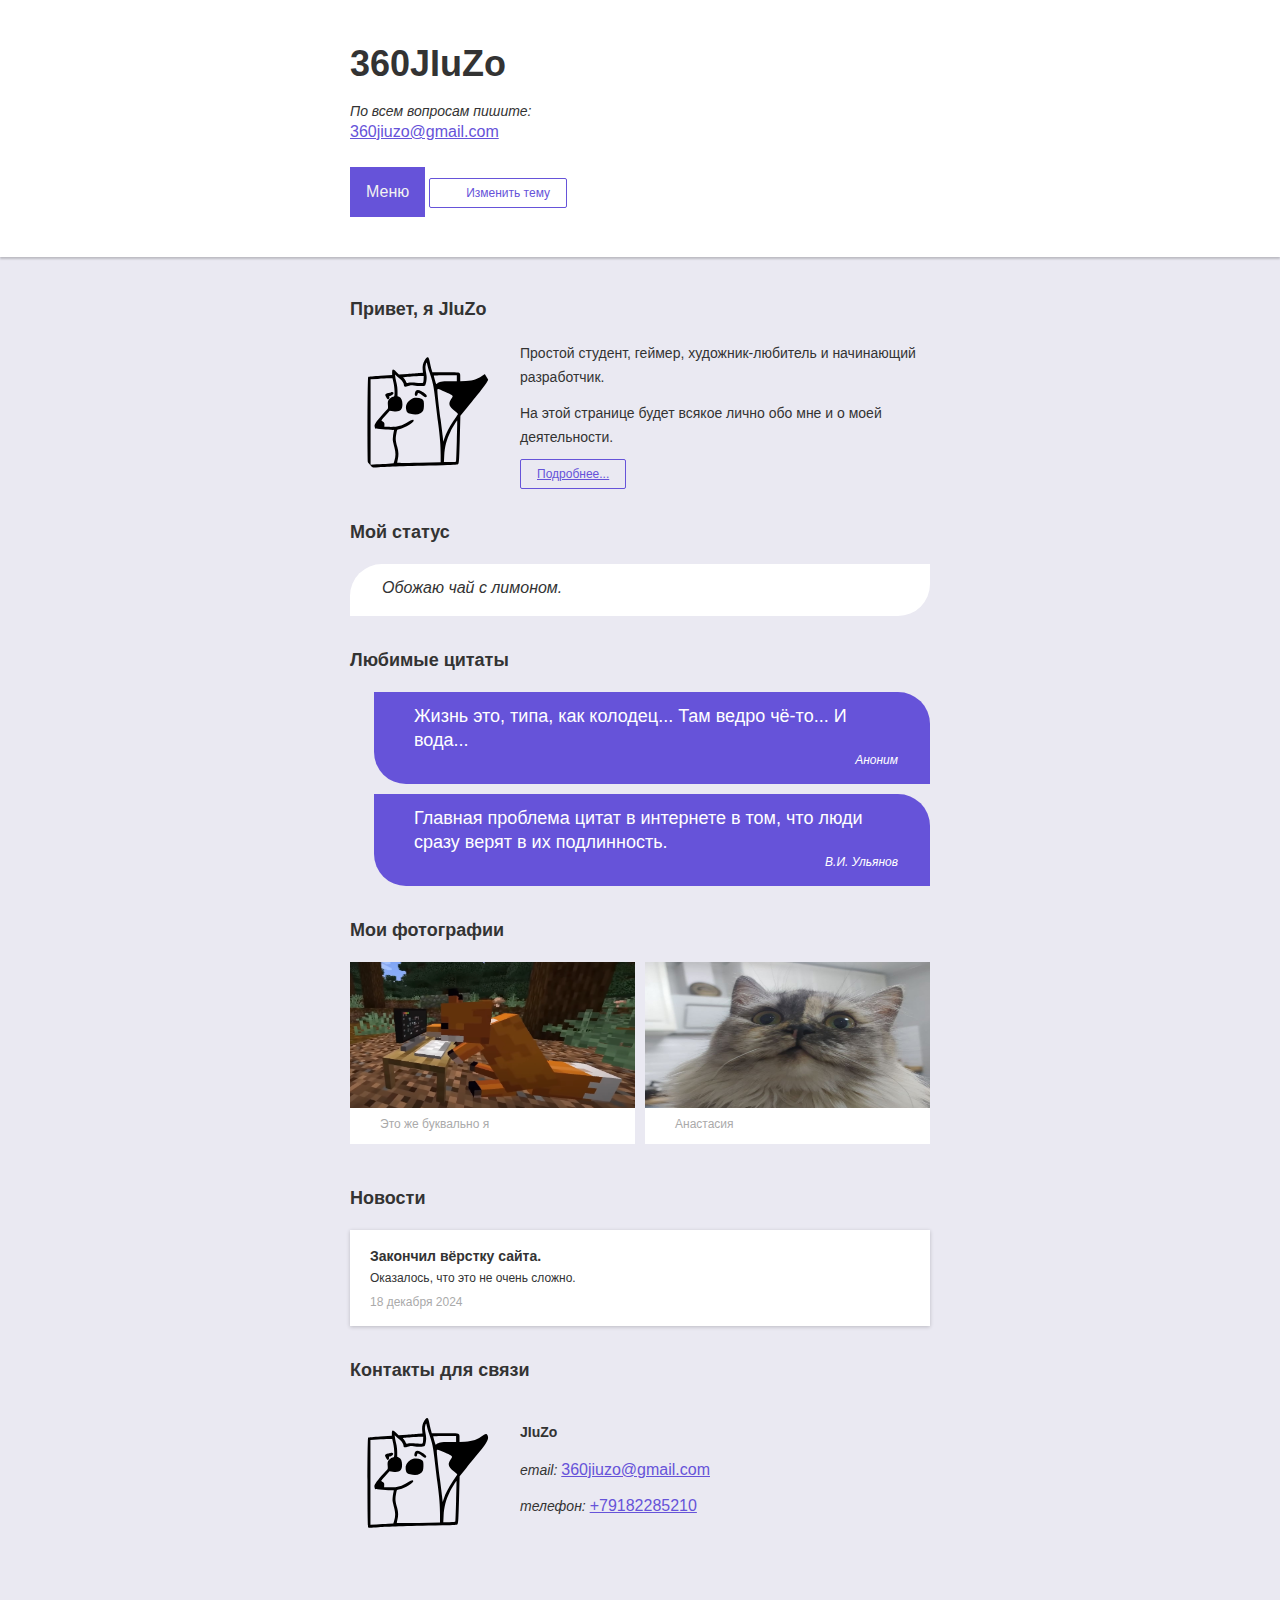
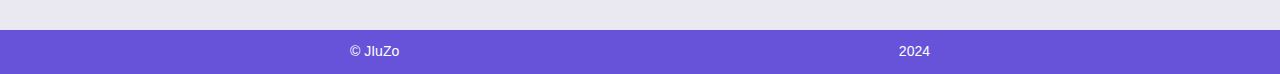
==== index.html @ 56fc17fd "Site" ====
<!DOCTYPE html>
<!-- saved from url=(0022)http://localhost:8000/ -->
<html lang="ru"><head><meta http-equiv="Content-Type" content="text/html; charset=UTF-8"></head><body class="page"><div class="btn-up btn-up_hide"></div>

  
  <meta name="viewport" content="width=device-width, initial-scale=1.0">
  <link rel="stylesheet" href="./index_files/style.css">
  <link rel="shortcut icon" href="http://localhost:8000/img/360logo.svg">
  <title>360JIuZo – JIuZo </title>


  <header class="page-header">
    <div class="container">
      <h1 class="page-title">360JIuZo</h1>
      <p><i>По всем вопросам пишите:</i><br><a href="mailto:360jiuzo@gmail.com">360jiuzo@gmail.com</a></p>
      <div class="dropdown">
        <button onclick="myFunction()" class="dropbtn">Меню</button>
        <div id="myDropdown" class="dropdown-content">
          <nav class="menu">
            <ul>
               <li><a href="http://localhost:8000/about">Обо мне</a></li>
              <li><a href="http://localhost:8000/photos">Фото</a></li>
              <li><a href="http://localhost:8000/news">Новости</a></li>
              <li><a href="http://localhost:8000/contacts">Контакты</a></li>
              <li><a href="http://localhost:8000/pages/more.php">Подробнее</a></li>
            <ul>
          </ul></ul></nav>
        </div>
      </div>
      <button class="theme-button" type="button">Изменить тему</button>
    </div>
  </header>
  <main>
<section class="about container" id="about">
  <h2 class="section-title">Привет, я JIuZo</h2>
  <img class="about-image" src="./index_files/logo_black.svg" width="147" height="147" alt="JIuZo">
  <div class="about-content">
    <p>Простой студент, геймер, художник-любитель и начинающий разработчик.</p>
    <p>На этой странице будет всякое лично обо мне и о моей деятельности.</p>
    <a href="http://localhost:8000/pages/more.php" class="more-button" type="button">Подробнее...</a>
  </div>
</section>
<section class="status container">
  <h2 class="section-title">Мой статус</h2>
  <p>Обожаю чай с лимоном.</p>
</section>
<section class="quotes container">
  <h2 class="section-title">Любимые цитаты</h2>
  <blockquote>
    <p>Жизнь это, типа, как колодец... Там ведро чё-то... И вода...</p>
    <cite>Аноним</cite>
  </blockquote>
  <blockquote>
    <p>Главная проблема цитат в интернете в том, что люди сразу верят в их подлинность.</p>
    <cite>В.И. Ульянов</cite>
  </blockquote>
</section>
<section class="photos container" id="photos">
  <h2 class="section-title">Мои фотографии</h2>
  <figure>
    <img src="./index_files/foxcode.png" width="285" height="146" alt="Лисичка">
    <figcaption>Это же буквально я</figcaption>
  </figure>
  <figure>
    <img src="./index_files/cat.jpg" width="285" height="146" alt="Кошка">
    <figcaption>Анастасия</figcaption>
  </figure>
</section>
<section class="news container" id="news">
  <h2 class="section-title">Новости</h2>
  <article class="card">
    <div class="card-content">
      <h3>Закончил вёрстку сайта.</h3>
      <p>Оказалось, что это не очень сложно.</p>
      <time datetime="18-12-2024">18 декабря 2024</time>
    </div>
  </article>
</section>
<section class="contacts container" id="contacts">
  <h2 class="section-title">Контакты для связи</h2>
    <img src="./index_files/logo_black.svg" width="146" height="146" alt="JIuZo">
    <div class="contacts-content">
      <p class="contacts-name">JIuZo</p>
      <p><i>email:</i> <a href="mailto:360jiuzo@gmail.com">360jiuzo@gmail.com</a></p>
      <p><i>телефон:</i> <a href="tel:+79182285210">+79182285210</a></p>
    </div>
</section>
</main>
  <footer class="page-footer">
    <div class="container">
      <p>© JIuZo</p>
      <p>2024</p>
    </div>
  </footer>
  <script src="./index_files/script.js.Без названия"></script>


</body></html>
---- index_files/style.css ----
* {
  box-sizing: border-box;
}

html {

  scroll-behavior: smooth;

}

.btn-up {
  position: fixed;
  background-color: #6653d9; 
  right: 20px; 
  bottom: 20px; 
  border-top-left-radius: 8px; 
  cursor: pointer; 
  display: flex;
  align-items: center;
  justify-content: center;
  transition: opacity 0.3s ease-in-out;
  width: 60px;
  height: 50px;
  opacity: 1;
}

.btn-up::before {
  content: "";
  width: 40px;
  height: 40px;
  background: transparent no-repeat center center;
  background-size: 100% 100%;
  background-image: url("img/up-arrow.svg");
}

.btn-up_hide {
  display: none;
}

.btn-up_hiding {
  opacity: 0;
}

@media (hover: hover) and (pointer: fine) {
  .btn-up:hover {
    background-color: #ffffff;
  }
}

.container {
  width: 580px;
  margin: 0 auto;
}

.page {
  display: flex;
  flex-direction: column;
  min-width: 640px;
  min-height: 100vh;
  margin: 0;
  font-family: "Verdana", "Tahoma", sans-serif;
  font-size: 14px;
  line-height: 18px;
  color: #333333;
  background-color: #eae9f2;
}

.section-title {
  width: 100%;
  margin: 0;
  margin-bottom: 20px;
  padding: 0;
  font-weight: bold;
  font-size: 18px;
  line-height: 24px;
}

a {
  color: #6653d9;
}

a:focus {
  outline-color: #b6aaff;
}

.page-header {
  margin-bottom: 40px;
  background-color: #ffffff;
  box-shadow: 0 2px 2px rgba(0, 0, 0, 0.2);
}

.page-header .container {
  padding-top: 40px;
  padding-bottom: 40px;
  background-repeat: no-repeat;
  background-position: bottom right;
  background-size: 290px 212px;
}

.page-header a {
  font-size: 16px;
  line-height: 24px;
}

.page-title {
  margin: 0;
  margin-bottom: 4px;
  padding: 0;
  font-weight: bold;
  font-size: 36px;
  line-height: 48px;
}

.theme-button {
  position: relative;
  margin-top: 20px;
  padding-top: 7px;
  padding-right: 16px;
  padding-bottom: 7px;
  padding-left: 36px;
  font-size: 12px;
  border-radius: 2px;
  background-color: transparent;
  cursor: pointer;
  color: #6653d9;
  border: 1px solid #6653d9;
}

.theme-button::before {
  position: absolute;
  content: "";
  width: 15px;
  height: 15px;
  top: 7px;
  left: 12px;
  background-image: url("img/moon-normal.svg");
}

.theme-button:active {
  opacity: 0.8;
}

.theme-button:focus,
.theme-button:hover {
  color: #ffffff;
  background-color: #6653d9;
}
.theme-button:focus {
  outline-color: #b6aaff;
}

.theme-button:focus::before,
.theme-button:hover::before {
  background-image: url("img/moon-hover.svg");
}

.page-header--mini .container {
  display: flex;
  justify-content: space-between;
  align-items: center;
  padding: 6px 0;
  background-image: none;
}

.page-header--mini .page-title {
  margin-bottom: 0;
  font-size: 14px;
  line-height: 20px;
  letter-spacing: -0.02em;
}

.page-header--mini .page-title::before {
  content: "";
  display: inline-block;
  width: 22px;
  height: 22px;
  margin-right: 6px;
  vertical-align: bottom;
  background-image: url("img/logo_black.svg");
  background-repeat: no-repeat;
}

.page-header--mini .theme-button {
  margin-top: 0;
}

.about {
 display: flex;
 flex-wrap: wrap;
 justify-content: space-between;
 margin-bottom: 32px;
}

.about-image {
  width: 147px;
  height: 147px;
  border-radius: 50%;
}

.about-content {
  width: 410px;
  line-height: 24px;
}

.about-content p {
  margin: 0;
  margin-bottom: 12px;
  padding: 0;
}

.more-button {
  position: relative;
  margin-top: 20px;
  padding-top: 7px;
  padding-right: 16px;
  padding-bottom: 7px;
  padding-left: 16px;
  font-size: 12px;
  border-radius: 2px;
  background-color: transparent;
  cursor: pointer;
  color: #6653d9;
  border: 1px solid #6653d9;
}

.more-button::before {
  position: absolute;
  content: "";
  width: 15px;
  height: 15px;
  top: 7px;
  left: 12px;
}

.more-button:active {
  opacity: 0.8;
}

.more-button:focus,
.more-button:hover {
  color: #ffffff;
  background-color: #6653d9;
}
.more-button:focus {
  outline-color: #b6aaff;
}

.status {
  margin-bottom: 32px;
}

.status p {
  margin: 0;
  padding-top: 12px;
  padding-right: 32px;
  padding-bottom: 16px;
  padding-left: 32px;
  border-radius: 32px 0;
  font-size: 16px;
  line-height: 24px;
  font-style: italic;
  background-color: #ffffff;
}

.photos {
  display: flex;
  flex-direction: row;
  flex-wrap: wrap;
  justify-content: space-between;
  align-items: stretch;
  margin-bottom: 32px;
}

.photos figure {
  width: 285px;
  margin: 0;
  margin-bottom: 10px;
  padding: 0;
  display: flex;
  flex-direction: column;
  justify-content: center;
  background-color: #ffffff;
}

.photos img {
  max-width: 100%;
}

.photos figcaption {
  margin-top: 8px;
  margin-right: 30px;
  margin-bottom: 12px;
  margin-left: 30px;
  padding: 0;
  font-size: 12px;
  line-height: 16px;
  color: #aaaaaa;
}

.news {
  margin-bottom: 32px;
  font-size: 12px;
  line-height: 16px;
}

.card {
  display: flex;
  margin-bottom: 10px;
  padding: 16px 20px;
  background-color: #ffffff;
  box-shadow: 0 1px 4px rgba(0, 0, 0, 0.2);
}

.card h3 {
  margin: 0;
  margin-bottom: 4px;
  padding: 0;
  font-weight: bold;
  font-size: 14px;
  line-height: 20px;
}

.card img {
  width: 56px;
  height: 56px;
  margin-right: 20px;
}

.card p {
  margin: 0;
  margin-bottom: 8px;
  padding: 0;
}

.news time {
  color: #aaaaaa;
}

.quotes {
  margin-bottom: 32px;
}

.quotes blockquote {
  position: relative;
  margin: 0;
  margin-left: 24px;
  margin-bottom: 10px;
  padding-top: 12px;
  padding-right: 32px;
  padding-bottom: 16px;
  padding-left: 40px;
  border-radius: 0 32px;
  font-size: 18px;
  line-height: 24px;
  color: #ffffff;
  background-color: #6653d9;
}

.quotes blockquote::before {
  content: "";
  position: absolute;
  top: 0;
  left: -24px;
  display: block;
  width: 48px;
  height: 48px;
  background-image: url("img/quote.svg");
  background-repeat: no-repeat;
}

.quotes p {
  margin: 0;
  padding: 0;
}

.quotes cite {
  display: block;
  font-style: italic;
  font-size: 12px;
  line-height: 16px;
  text-align: right;
}

.contacts {
  margin-bottom: 82px;
  display: flex;
  flex-wrap: wrap;
}

.contacts img {
  width: 146px;
  height: 146px;
  margin-right: 24px;
}

.contacts p {
  margin: 0;
  margin-bottom: 12px;
  padding: 0;
  line-height: 24px;
}

p.contacts-name {
  margin-top: 20px;
  margin-bottom: 16px;
  font-weight: bold;
  line-height: 20px;
}

.contacts a {
  font-size: 16px;
  line-height: 24px;
}

.page-footer {
  color: #ffffff;
  background-color: #6653d9;
}

.page-footer .container {
  display: flex;
  align-items: center;
  justify-content: space-between;
  padding-top: 12px;
  padding-bottom: 14px;
}

.page-footer p {
  margin: 0;
  padding: 0;
}

.page-footer--logo .container::before {
  content: "";
  display: block;
  width: 22px;
  height: 22px;
  background-image: url("img/logo_black.svg");
  background-repeat: no-repeat;
}

/* Тёмная тема */
.dark-theme {
  color: #f2f2f2;
  background-color: #5a4077;
}

.dark-theme .page-header {
  background-color: #3f3c53;
  box-shadow: 0 2px 2px rgba(0, 0, 0, 0.6);
}

.dark-theme a {
  color: #9484f2;
}

.dark-theme .theme-button {
  color: #9484f2;
  border: 1px solid #9484f2;
}

.dark-theme .theme-button::before {
  background-image: url("img/sun-normal.svg");
}

.dark-theme .theme-button:focus,
.dark-theme .theme-button:hover {
  color: #17161a;
  background-color: #9484f2;
}

.dark-theme .theme-button {
  color: #9484f2;
  border: 1px solid #9484f2;
}

.dark-theme .theme-button:focus,
.dark-theme .theme-button:hover {
  color: #17161a;
  background-color: #9484f2;
}

.dark-theme .theme-button:focus::before,
.dark-theme .theme-button:hover::before {
  background-image: url("img/sun-hover.svg");
}

.dark-theme .status p,
.dark-theme .photos figure {
  background-color: #2a2930;
}

.dark-theme .news time,
.dark-theme .photos figcaption{
  color: #888888;
}

.dark-theme .card {
  background-color: #2a2930;
  box-shadow: 0 1px 4px rgba(0, 0, 0, 0.6);
}

.dark-theme .quotes blockquote {
  color: #17161a;
  background-color: #9484f2;
}

.dark-theme .quotes blockquote::before {
  background-image: url("img/quote-dark.svg");
}

.dark-theme .page-footer {
  background-color: #3f3c53;
  color: #f2f2f2;
}

.dark-theme .btn-up {
  background-color: #ffffff;
}

.dark-theme .btn-up:hover {
    background-color: #6653d9;
}

.dark-theme .more-button {
  color: #9484f2;
  border: 1px solid #9484f2;
}

.dark-theme .more-button:focus,
.dark-theme .more-button:hover {
  color: #17161a;
  background-color: #9484f2;
}

.dark-theme .more-button {
  color: #9484f2;
  border: 1px solid #9484f2;
}

.dark-theme .more-button:focus,
.dark-theme .more-button:hover {
  color: #17161a;
  background-color: #9484f2;
}

.dropbtn {
  background-color: #6653d9;
  color: #f2f2f2;
  padding: 16px;
  font-size: 16px;
  border: none;
  cursor: pointer;
}

.dropbtn:hover, .dropbtn:focus {
  background-color: #f2f2f2;
  color: black;
}

.dropdown {
  position: relative;
  display: inline-block;
}

.dropdown-content {
  display: none;
  position: absolute;
  background-color: #f1f1f1;
  min-width: 160px;
  box-shadow: 0px 8px 16px 0px rgba(0,0,0,0.2);
  z-index: 1;
}

.dropdown-content a {
  color: black;
  padding: 12px 16px;
  text-decoration: none;
  display: block;
}

.dropdown-content a:hover {background-color: #ddd}

.show {display:block;}

.dark-theme .dropbtn {
  background-color: #f2f2f2;
  color: #17161a;
  padding: 16px;
  font-size: 16px;
  border: none;
  cursor: pointer;
}


.dark-theme .dropbtn:hover, .dropbtn:focus {
  background-color: #6653d9;
  color: #f2f2f2;
}

table{
  margin:auto;
  text-align: center;
}
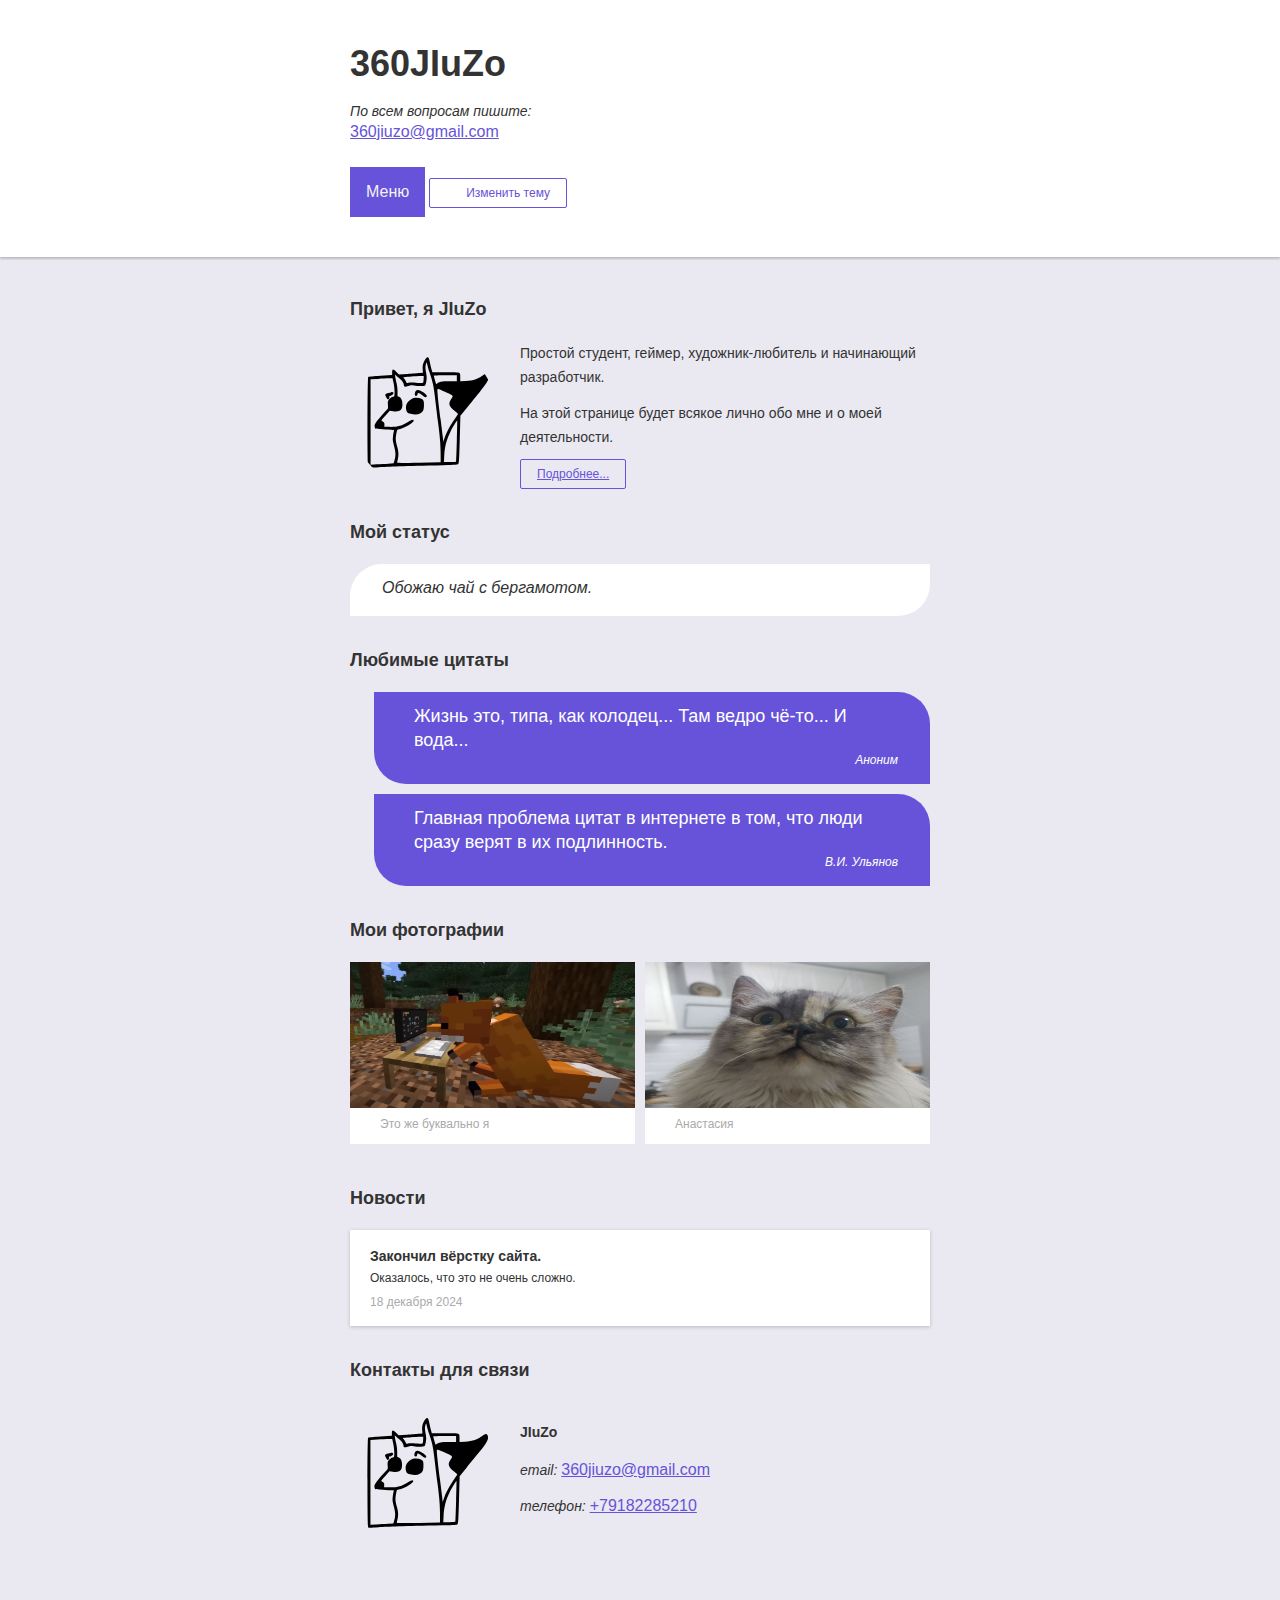
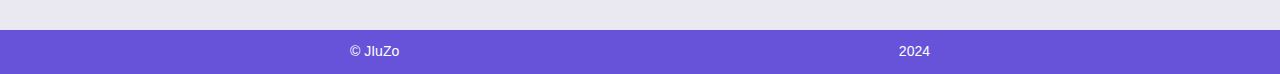
==== commit 719f545c: "Update index.html" ====
--- a/index.html
+++ b/index.html
@@ -37,12 +37,12 @@
   <div class="about-content">
     <p>Простой студент, геймер, художник-любитель и начинающий разработчик.</p>
     <p>На этой странице будет всякое лично обо мне и о моей деятельности.</p>
-    <a href="http://localhost:8000/pages/more.php" class="more-button" type="button">Подробнее...</a>
+    <a href="https://360jiuzo.github.io/business-card-website/pages/more.html" class="more-button" type="button">Подробнее...</a>
   </div>
 </section>
 <section class="status container">
   <h2 class="section-title">Мой статус</h2>
-  <p>Обожаю чай с лимоном.</p>
+  <p>Обожаю чай с бергамотом.</p>
 </section>
 <section class="quotes container">
   <h2 class="section-title">Любимые цитаты</h2>
@@ -95,4 +95,4 @@
   <script src="./index_files/script.js.Без названия"></script>
 
 
-</body></html>+</body></html>
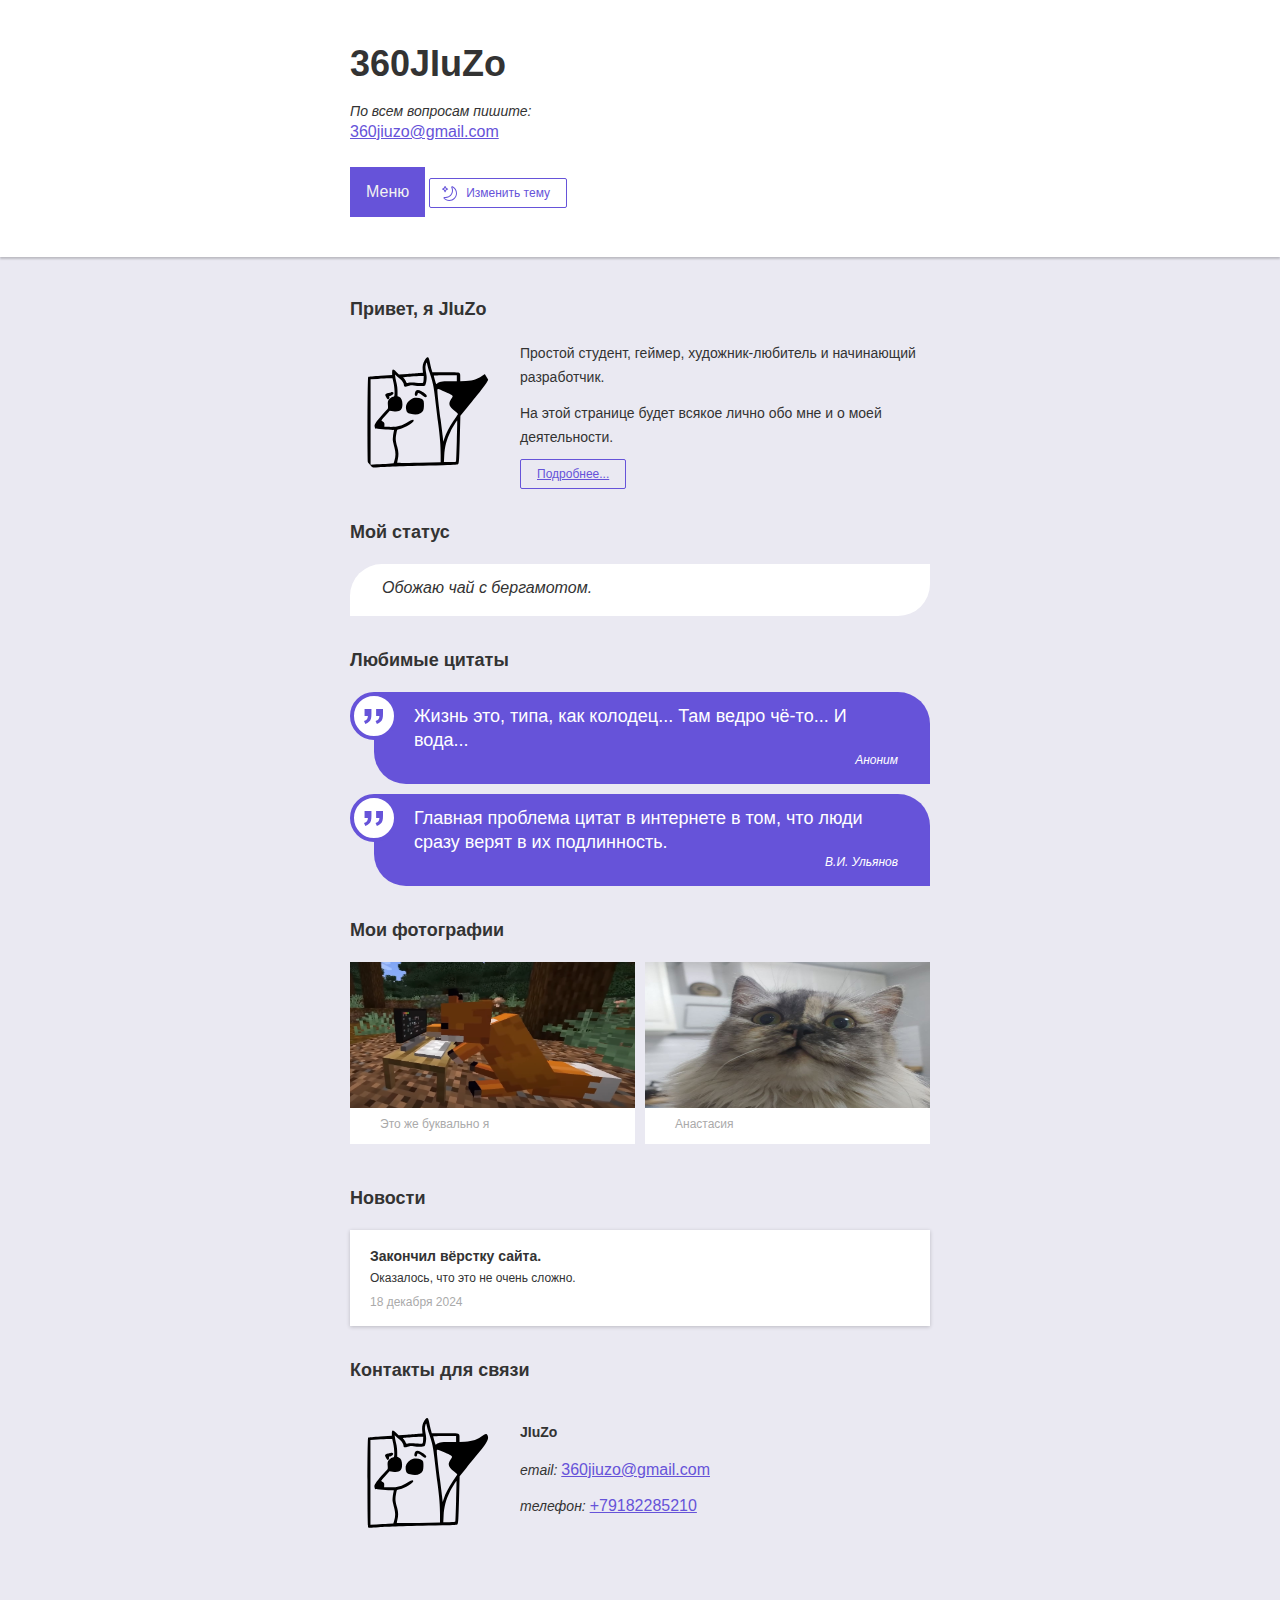
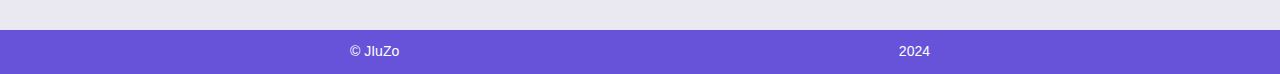
==== commit a97bb32a: "Update-228.html" ====
--- a/index.html
+++ b/index.html
@@ -1,11 +1,10 @@
 <!DOCTYPE html>
-<!-- saved from url=(0022)http://localhost:8000/ -->
 <html lang="ru"><head><meta http-equiv="Content-Type" content="text/html; charset=UTF-8"></head><body class="page"><div class="btn-up btn-up_hide"></div>
 
   
   <meta name="viewport" content="width=device-width, initial-scale=1.0">
   <link rel="stylesheet" href="./index_files/style.css">
-  <link rel="shortcut icon" href="http://localhost:8000/img/360logo.svg">
+  <link rel="shortcut icon" href="./index_files/360logo.svg">
   <title>360JIuZo – JIuZo </title>
 
 
@@ -18,11 +17,11 @@
         <div id="myDropdown" class="dropdown-content">
           <nav class="menu">
             <ul>
-               <li><a href="http://localhost:8000/about">Обо мне</a></li>
-              <li><a href="http://localhost:8000/photos">Фото</a></li>
-              <li><a href="http://localhost:8000/news">Новости</a></li>
-              <li><a href="http://localhost:8000/contacts">Контакты</a></li>
-              <li><a href="http://localhost:8000/pages/more.php">Подробнее</a></li>
+               <li><a href="https://360jiuzo.github.io/business-card-website/#about">Обо мне</a></li>
+              <li><a href="https://360jiuzo.github.io/business-card-website/#photos">Фото</a></li>
+              <li><a href="https://360jiuzo.github.io/business-card-website/#news">Новости</a></li>
+              <li><a href="https://360jiuzo.github.io/business-card-website/#contacts">Контакты</a></li>
+              <li><a href="https://360jiuzo.github.io/business-card-website/pages/more.html">Подробнее</a></li>
             <ul>
           </ul></ul></nav>
         </div>
@@ -92,7 +91,7 @@
       <p>2024</p>
     </div>
   </footer>
-  <script src="./index_files/script.js.Без названия"></script>
+  <script src="./index_files/script.js"></script>
 
 
 </body></html>
--- a/index_files/style.css
+++ b/index_files/style.css
@@ -30,7 +30,7 @@
   height: 40px;
   background: transparent no-repeat center center;
   background-size: 100% 100%;
-  background-image: url("img/up-arrow.svg");
+  background-image: url("./up-arrow.svg");
 }
 
 .btn-up_hide {
@@ -133,7 +133,7 @@
   height: 15px;
   top: 7px;
   left: 12px;
-  background-image: url("img/moon-normal.svg");
+  background-image: url("./moon-normal.svg");
 }
 
 .theme-button:active {
@@ -151,7 +151,7 @@
 
 .theme-button:focus::before,
 .theme-button:hover::before {
-  background-image: url("img/moon-hover.svg");
+  background-image: url("./moon-hover.svg");
 }
 
 .page-header--mini .container {
@@ -176,7 +176,7 @@
   height: 22px;
   margin-right: 6px;
   vertical-align: bottom;
-  background-image: url("img/logo_black.svg");
+  background-image: url("./logo_black.svg");
   background-repeat: no-repeat;
 }
 
@@ -364,7 +364,7 @@
   display: block;
   width: 48px;
   height: 48px;
-  background-image: url("img/quote.svg");
+  background-image: url("./quote.svg");
   background-repeat: no-repeat;
 }
 
@@ -435,7 +435,7 @@
   display: block;
   width: 22px;
   height: 22px;
-  background-image: url("img/logo_black.svg");
+  background-image: url("./logo_black.svg");
   background-repeat: no-repeat;
 }
 
@@ -460,7 +460,7 @@
 }
 
 .dark-theme .theme-button::before {
-  background-image: url("img/sun-normal.svg");
+  background-image: url("./sun-normal.svg");
 }
 
 .dark-theme .theme-button:focus,
@@ -482,7 +482,7 @@
 
 .dark-theme .theme-button:focus::before,
 .dark-theme .theme-button:hover::before {
-  background-image: url("img/sun-hover.svg");
+  background-image: url("./sun-hover.svg");
 }
 
 .dark-theme .status p,
@@ -506,7 +506,7 @@
 }
 
 .dark-theme .quotes blockquote::before {
-  background-image: url("img/quote-dark.svg");
+  background-image: url("./quote-dark.svg");
 }
 
 .dark-theme .page-footer {
